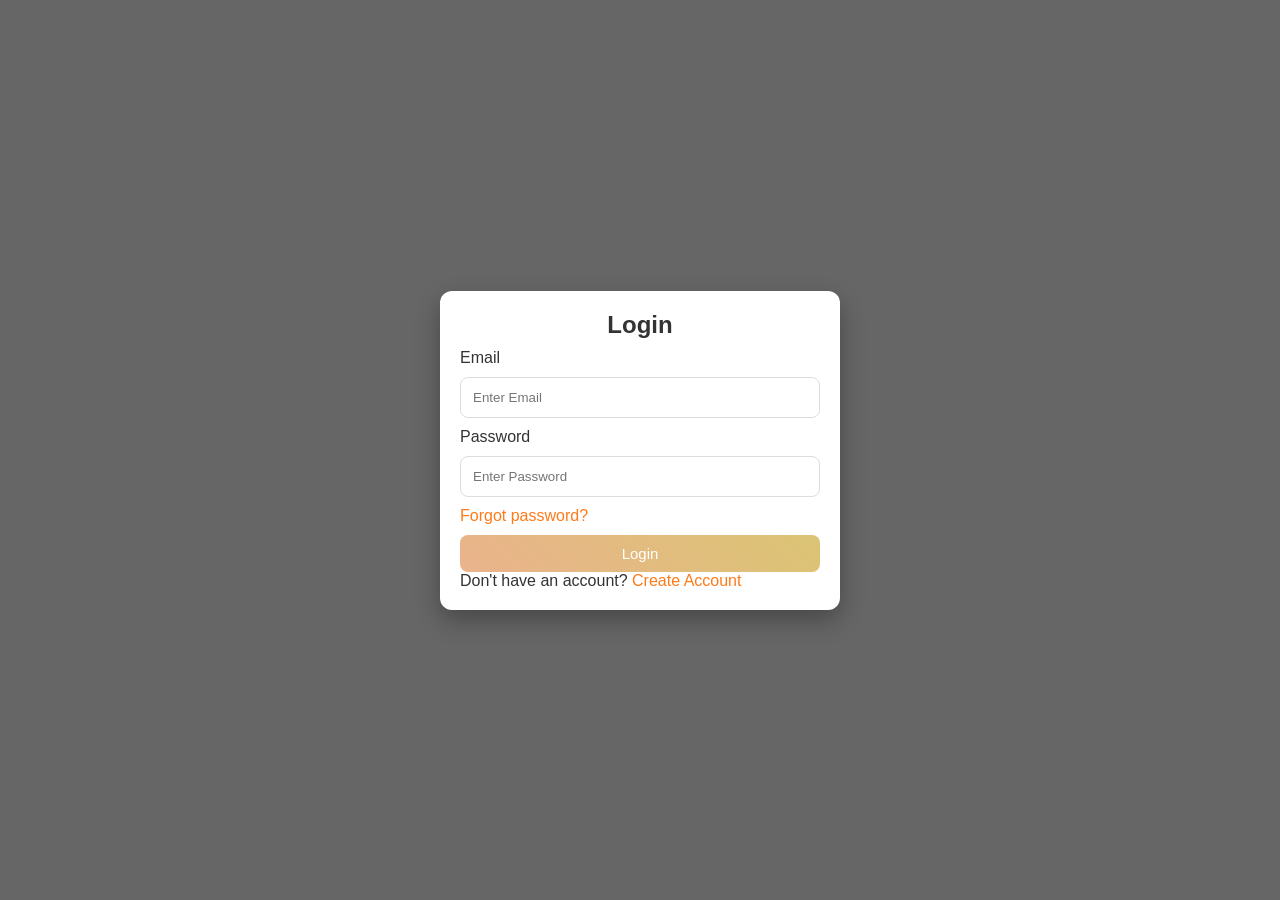
==== dashboard.html @ 50510dab "deploy'" ====
<!DOCTYPE html>
<html lang="en">
<head>
    <meta charset="UTF-8">
    <title>Dashboard - Restaurant</title>
    <link rel="stylesheet" href="style.css">
</head>

<body>

<nav class="navbar">
    <div class="nav-logo">RestoManager</div>
    <ul class="nav-links">
        <li><a href="#" onclick="showSection('dash-home')">Dashboard</a></li>
        <li><a href="#" onclick="showSection('cust-section')">Customers</a></li>
        <li><a href="#" onclick="showSection('table-section')">Tables</a></li>
        <li><a href="#" onclick="showSection('menu-section')">Menu</a></li>
        <li><a href="#" onclick="showSection('bill-section')">Billing</a></li>
    </ul>
    <div class="nav-right">
        <span id="nav-user"></span>
        <button class="logout-btn" onclick="logout()">Logout</button>
    </div>
</nav>

<div class="container">

    <div id="dash-home" class="content-section">
    <div class="premium-hero">
        <h1 id="welcome">Welcome, Artisan</h1>
        <div class="hero-divider"></div>
        <p>The floor is yours. Manage your tables and orders with precision.</p>
    </div>

    <div class="action-grid">
        <div class="action-card" onclick="showSection('customer-section')">
            <div class="card-overlay"></div>
            <div class="card-content">
                <span>01</span>
                <h3>New Service</h3>
                <p>Register a guest and begin a new dining experience.</p>
            </div>
        </div>

        <div class="action-card" onclick="showSection('table-section')">
            <div class="card-overlay"></div>
            <div class="card-content">
                <span>02</span>
                <h3>Table Map</h3>
                <p>Check availability and manage floor seating.</p>
            </div>
        </div>

        <div class="action-card" onclick="showSection('menu-section')">
            <div class="card-overlay"></div>
            <div class="card-content">
                <span>03</span>
                <h3>Cuisine</h3>
                <p>Browse the catalog and manage orders.</p>
            </div>
        </div>
    </div>
</div>

    <div id="cust-section" class="content-section" style="display:none;">
        <div class="card">
            <h2>Add Customer</h2>
            <input type="text" id="cust_name" placeholder="Customer Name">
            <input type="text" id="cust_phone" placeholder="Phone Number">
            <button onclick="addcustomer()">Add Customer</button>
        </div>
    </div>

   <div id="table-section" class="content-section" style="display:none;">
    <div class="card">
        <h2>Step 2: Assign Table</h2>
        <p>Select an available table to proceed.</p>
        <div id="table-grid" class="table-grid"></div>
    </div>
</div>
    <div id="menu-section" class="content-section" style="display:none;">
    <div class="card">
        <div class="menu-card">
    <header>
        <h1>Maria's Restaurant</h1>
        <p>A Taste of Tradition</p>
    </header>

    <div class="food-images">
        <img src="https://www.cookwithmanali.com/wp-content/uploads/2019/05/Paneer-Butter-Masala.jpg" alt="Paneer Butter Masala">
        <img src="https://masalaandchai.com/wp-content/uploads/2021/10/Restaurant-Style-Chicken-65.jpg" alt="Chicken 65">
        <img src="https://www.secondrecipe.com/wp-content/uploads/2020/06/veg-manchow-soup.jpg" alt="Manchow Soup">
    </div>

    <div class="menu-content">
        <div class="column">
            
            <div class="menu-category">
                <div class="category-header"><h2>Soups</h2></div>
                <div class="menu-item">
                    <div class="item-info"><span class="item-name">1.Veg Manchow soup</span><span class="item-dots"></span></div>
                    <span class="item-price">₹139.00</span>
                </div>
                <div class="menu-item">
                    <div class="item-info"><span class="item-name">2.Veg Hot And Sour</span><span class="item-dots"></span></div>
                    <span class="item-price">₹139.00</span>
                </div>
                <div class="menu-item">
                    <div class="item-info"><span class="item-name">3.Chi. Manchow Soup</span><span class="item-dots"></span></div>
                    <span class="item-price">₹159.00</span>
                </div>
                <div class="menu-item">
                    <div class="item-info"><span class="item-name">4.Chi. Noodles Soup</span><span class="item-dots"></span></div>
                    <span class="item-price">₹159.00</span>
                </div>
            </div>

            <div class="menu-category">
                <div class="category-header"><h2>Starters</h2></div>
                <div class="menu-item">
                    <div class="item-info"><span class="item-name">5.Veg Manchurian Dry</span><span class="item-dots"></span></div>
                    <span class="item-price">₹219.00</span>
                </div>
                <div class="menu-item">
                    <div class="item-info"><span class="item-name">6.Veg Crispy</span><span class="item-dots"></span></div>
                    <span class="item-price">₹249.00</span>
                </div>
                <div class="menu-item">
                    <div class="item-info"><span class="item-name">7.Paneer Sezhwan</span><span class="item-dots"></span></div>
                    <span class="item-price">₹299.00</span>
                </div>
                <div class="menu-item">
                    <div class="item-info"><span class="item-name">8.Chi. Lollipop</span><span class="item-dots"></span></div>
                    <span class="item-price">₹289.00</span>
                </div>
                <div class="menu-item">
                    <div class="item-info"><span class="item-name">9.Chicken-65</span><span class="item-dots"></span></div>
                    <span class="item-price">₹319.00</span>
                </div>
            </div>

        </div>

        <div class="column">

            <div class="menu-category">
                <div class="category-header"><h2>Tandoor</h2></div>
                <div class="menu-item">
                    <div class="item-info"><span class="item-name">10.Veg Seek Kabab</span><span class="item-dots"></span></div>
                    <span class="item-price">₹279.00</span>
                </div>
                <div class="menu-item">
                    <div class="item-info"><span class="item-name">11.Veg Platter (Tandoor)</span><span class="item-dots"></span></div>
                    <span class="item-price">₹699.00</span>
                </div>
                <div class="menu-item">
                    <div class="item-info"><span class="item-name">12.Chi. Pahadi Kabab</span><span class="item-dots"></span></div>
                    <span class="item-price">₹389.00</span>
                </div>
                <div class="menu-item">
                    <div class="item-info"><span class="item-name">13.Chicken Platter (24 Pcs)</span><span class="item-dots"></span></div>
                    <span class="item-price">₹1099.00</span>
                </div>
            </div>

            <div class="menu-category">
                <div class="category-header"><h2>Main Course</h2></div>
                <div class="menu-item">
                    <div class="item-info"><span class="item-name">14.Veg Kolhapuri</span><span class="item-dots"></span></div>
                    <span class="item-price">₹249.00</span>
                </div>
                <div class="menu-item">
                    <div class="item-info"><span class="item-name">15.Paneer Butter Masala</span><span class="item-dots"></span></div>
                    <span class="item-price">₹299.00</span>
                </div>
                <div class="menu-item">
                    <div class="item-info"><span class="item-name">16.Malai Kofta</span><span class="item-dots"></span></div>
                    <span class="item-price">₹319.00</span>
                </div>
            </div>

        </div>
    </div>

    <footer>
        <p>Prices are inclusive of all taxes. | © Maria's Restaurant 2024</p>
    </footer>
</div>

        <h2>Menu & Order</h2>
        <div class="search-box">
            <input type="number" id="item_id" placeholder="Enter Item ID" onkeyup="fetchItem()">
        </div>
        
        <div class="item-preview">
            <p><strong>Item:</strong> <span id="display_name">-</span></p>
            <p><strong>Price:</strong> ₹<span id="display_price">0</span></p>
            <input type="hidden" id="item_name">
            <input type="hidden" id="price">
            
            <button onclick="addToOrder()" class="add-btn">Add to Order</button>
        </div>

        <div class="order-summary">
            <h3>Current Order Items</h3>
            <ul id="order-list">
                </ul>
            <div class="total-bar">
                <strong>Total Amount: ₹<span id="order-total">0</span></strong>
            </div>
            <button onclick="showSection('bill-section')" class="next-btn">Proceed to Billing</button>
        </div>
    </div>
</div>

   <div id="bill-section" class="content-section" style="display:none;">
    <div class="card">
        <h2>Billing & Payment</h2>
        <input id="bill_customer" placeholder="Confirm Customer Name">
        <button onclick="generateBill()" class="action-btn">Generate Bill</button>
        
        <div id="bill_output" style="margin-top: 20px;"></div>
    </div>
</div>



<script src="script.js"></script>



</body>
</html>
---- style.css ----
/* RESET */
* {
    margin: 0;
    padding: 0;
    box-sizing: border-box;
}

/* BODY */
body {
    font-family: 'Poppins', sans-serif;
    background: linear-gradient(rgba(0,0,0,0.6), rgba(0,0,0,0.6)),
                url('https://plus.unsplash.com/premium_photo-1661883237884-263e8de8869b?w=1000&auto=format&fit=crop&q=60');
    background-size: cover;
    background-position: center;
    background-attachment: fixed; /* Keeps background still so card stays on top */
    color: white;
    min-height: 100vh;
    display: flex;
    flex-direction: column;
}
/* DASHBOARD HERO */
.premium-hero {
    text-align: center;
    padding: 60px 20px;
    background: rgba(0, 0, 0, 0.4);
    backdrop-filter: blur(10px);
    border-radius: 20px;
    margin-bottom: 40px;
    border: 1px solid rgba(201, 145, 105, 0.2);
}

.premium-hero h1 {
    font-family: 'Playfair Display', serif; /* Use a serif font for luxury */
    font-size: 1rem;
    color: #f3e5ab; /* Soft gold */
    margin-bottom: 10px;
}

.hero-divider {
    width: 200px;
    height: 3px;
    background: linear-gradient(90deg, transparent, #c99169, transparent);
    margin: 15px auto;
}

/* ACTION CARDS */
.action-grid {
    display: grid;
    grid-template-columns: repeat(auto-fit, minmax(300px, 1fr));
    gap: 25px;
}

.action-card {
    position: relative;
    height: 250px;
    background: #1a1a1a;
    border-radius: 15px;
    overflow: hidden;
    cursor: pointer;
    border: 1px solid #333;
    transition: all 0.4s ease;
}

.action-card:hover {
    border-color: #c99169;
    transform: translateY(-10px);
    box-shadow: 0 10px 30px rgba(201, 145, 105, 0.15);
}

.card-content {
    position: relative;
    z-index: 2;
    padding: 40px;
}

.card-content span {
    font-size: 4rem;
    font-weight: 900;
    color: rgba(201, 145, 105, 0.1); /* Ghost number in background */
    position: absolute;
    top: 10px;
    right: 20px;
}

.card-content h3 {
    font-family: 'Playfair Display', serif;
    color: #c99169;
    font-size: 1.8rem;
    margin-bottom: 15px;
}

.card-content p {
    color: #aaa;
    line-height: 1.6;
}

/* DECORATIVE OVERLAY */
.card-overlay {
    position: absolute;
    top: 0; left: 0; width: 100%; height: 100%;
    background: linear-gradient(135deg, rgba(201, 145, 105, 0.05) 0%, transparent 100%);
    z-index: 1;
}

/* START PAGE */
.start-page {
    height: 100vh;
    display: flex;
    flex-direction: column;
    justify-content: center;
    align-items: center;
    text-align: center; /* removed duplicate background */
}

.start-page h1 {
    font-size: 40px;
    margin-bottom: 10px;
}

.start-page p {
    margin-bottom: 20px;
}

/* START BUTTON (RESPONSIVE FIX) */
.start-page button {
    padding: 12px 25px;
    border: none;
    border-radius: 8px;
    background: linear-gradient(45deg, #c99169, #ffb347);
    color: #101010;
    font-size: 18px;
    cursor: pointer;
    transition: 0.3s;
    width: 100%;
    max-width: 300px;
}

.start-page button:hover {
    transform: scale(1.05);
}
.navbar {
    display: flex;
    justify-content: space-between;
    align-items: center;
    background: #2c3e50;
    color: white;
    padding: 1rem 2rem;
}
.nav-links {
    list-style: none;
    display: flex;
    gap: 20px;
}
.nav-links a {
    color: white;
    text-decoration: none;
    font-weight: bold;
}
.content-section {
    margin-top: 20px;
}
.card {
    background: white;
    color: #333;
    border-radius: 12px;
    padding: 30px;
    margin-top: 20px;
    box-shadow: 0 10px 25px rgba(0,0,0,0.3);
    position: relative; 
    pointer-events: all;}
/* MAIN CONTAINER */
.container {
    max-width: 400px;
    width: 100%;
    margin: auto;
    padding: 20px;
    position: relative; /* Essential for z-index */
    z-index: 10;        /* Ensures container is above the background */
}
/* CARD */

/* HEADINGS */
h1, h2 {
    margin-bottom: 10px;
    text-align: center;
}

/* INPUT */
input {
    width: 100%;
    padding: 12px;
    margin: 10px 0;
    border-radius: 8px;
    border: 1px solid #ddd;
    display: block;      /* Ensures they take up their own line */
    font-family: inherit;
    color: #333;
    background-color: #fff;
    cursor: text;        /* Forces the text cursor to appear */
}

/* GLOBAL BUTTON */
button {
    width: 100%;
    padding: 10px;
    margin-top: 10px;
    border: none;
    border-radius: 8px;
    background: linear-gradient(45deg, #eab38c, #dbc474);
    color: white;
    font-size: 15px;
    cursor: pointer;
    transition: 0.3s;
}

button:hover {
    transform: scale(1.05);
}

/* LINKS */
a {
    color: #ff7a18;
    text-decoration: none;
}
.table-grid {
    display: grid;
    grid-template-columns: repeat(auto-fill, minmax(120px, 1fr));
    gap: 15px;
    margin-top: 20px;
}

.table-item {
    padding: 15px;
    border: 2px solid #ddd;
    border-radius: 10px;
    text-align: center;
    cursor: pointer;
    transition: 0.3s;
    background: #f8f9fa;
}

.table-item:hover { transform: translateY(-5px); border-color: #c99169; }

.table-item.booked {
    background-color: #ffcccc;
    border-color: #ff6666;
    cursor: not-allowed;
    opacity: 0.7;
}

.table-item.available {
    background-color: #e6fffa;
    border-color: #38b2ac;
}

.table-item h4 { margin: 0; color: #333; }
.table-item p { font-size: 12px; margin: 5px 0 0; color: #666; }
/* LABEL */
label {
    display: block;
    text-align: left;
}

/* MENU CARD */
.menu-card {
    background-image: url('https://images.template.net/516218/Aesthetic-Natural-Catering-Menu-Background-Template-edit-online.png');
    background-size: cover;
    background-position: center;
    max-width: 650px;
    margin: 30px auto;
    border-radius: 15px;
    padding: 20px;
    min-height: 400px;   /* fixed */
    height: auto;        /* fixed */
    box-shadow: 0 8px 20px rgba(0,0,0,0.1);
}

/* HEADER */
.menu-card header {
    text-align: center;
    margin-bottom: 20px;
}

/* FOOD IMAGES */
.food-images {
    display: flex;
    gap: 10px;
    overflow-x: auto;
    scroll-behavior: smooth; /* enhancement */
}

.food-images img {
    width: 200px;
    height: 130px;
    border-radius: 10px;
    object-fit: cover;
}

/* MENU CONTENT */
.menu-content {
    display: flex;
    flex-wrap: wrap;
    gap: 20px;
    margin-top: 20px;
}

/* COLUMN */
.column {
    flex: 1;
    min-width: 250px;
}

/* CATEGORY */
.menu-category {
    margin-bottom: 20px;
}

.category-header {
    border-bottom: 2px solid orange;
    margin-bottom: 10px;
}

/* MENU ITEM */
.menu-item {
    display: flex;
    justify-content: space-between;
    margin: 5px 0;
}

/* ITEM NAME */
.item-name {
    font-weight: 500;
}

/* PRICE */
.item-price {
    color: green;
    font-weight: bold;
}

/* BILL OUTPUT */
#bill_output {
    background: white;
    color: #333;
    padding: 15px;
    border-radius: 10px;
    margin-top: 15px;
    box-shadow: 0 4px 10px rgba(0,0,0,0.1);
}

/* SUCCESS MESSAGE (FIXED SELECTOR) */
.success-message {
    color: rgb(208, 167, 227);
    text-align: center;
    margin-top: 30px;
}

/* RESPONSIVE */
@media (max-width: 768px) {
    .menu-content {
        flex-direction: column;
    }

    .food-images img {
        width: 150px;
        height: 100px;
    }

    .start-page h1 {
        font-size: 28px;
    }
}
/* RECEIPT CONTAINER */
.receipt {
    background-color: #fffef0; /* Classic receipt off-white */
    color: #333;
    padding: 25px;
    border: 1px solid #eee;
    border-top: 5px solid #c99169; /* Branding color at the top */
    box-shadow: 0 4px 15px rgba(0,0,0,0.1);
    max-width: 350px;
    margin: 20px auto;
    font-family: 'Courier New', Courier, monospace; /* Typography for receipt feel */
    position: relative;
}

/* DASHED LINE SEPARATOR */
.receipt hr {
    border: none;
    border-top: 1px dashed #bbb;
    margin: 15px 0;
}

.receipt h3 {
    text-align: center;
    text-transform: uppercase;
    letter-spacing: 2px;
    margin-bottom: 10px;
}

/* BILL DETAILS */
.receipt-row {
    display: flex;
    justify-content: space-between;
    margin-bottom: 8px;
    font-size: 14px;
}

.receipt-total {
    display: flex;
    justify-content: space-between;
    font-size: 18px;
    font-weight: bold;
    margin-top: 10px;
    color: #000;
}

/* PAY BUTTON INSIDE RECEIPT */
.pay-btn {
    width: 100%;
    background: #27ae60;
    color: white;
    padding: 12px;
    border: none;
    border-radius: 5px;
    font-weight: bold;
    cursor: pointer;
    margin-top: 20px;
    transition: background 0.3s;
}

.pay-btn:hover {
    background: #219150;
}
.thank-you-card {
    background: white;
    padding: 40px;
    border-radius: 15px;
    text-align: center;
    box-shadow: 0 4px 10px rgba(0,0,0,0.1);
}

.thank-you-card h2 { color: #27ae60; }
.thank-you-card button { 
    background: #c99169; 
    width: auto; 
    padding: 10px 30px; 
}

#order-list {
    padding: 0;
    list-style: none;
}

.order-item {
    display: flex;
    justify-content: space-between;
    padding: 8px 0;
    border-bottom: 1px solid #eee;
}

.remove-btn {
    color: red;
    background: none;
    border: none;
    font-weight: bold;
    cursor: pointer;
    margin-left: 10px;
}

.total-bar {
    margin: 15px 0;
    font-size: 1.2rem;
    color: #2c3e50;
    text-align: right;
}

.add-btn { background-color: #27ae60; color: white; width: 100%; margin-top: 10px; }
.next-btn { background-color: #2980b9; color: white; width: 100%; margin-top: 10px; }
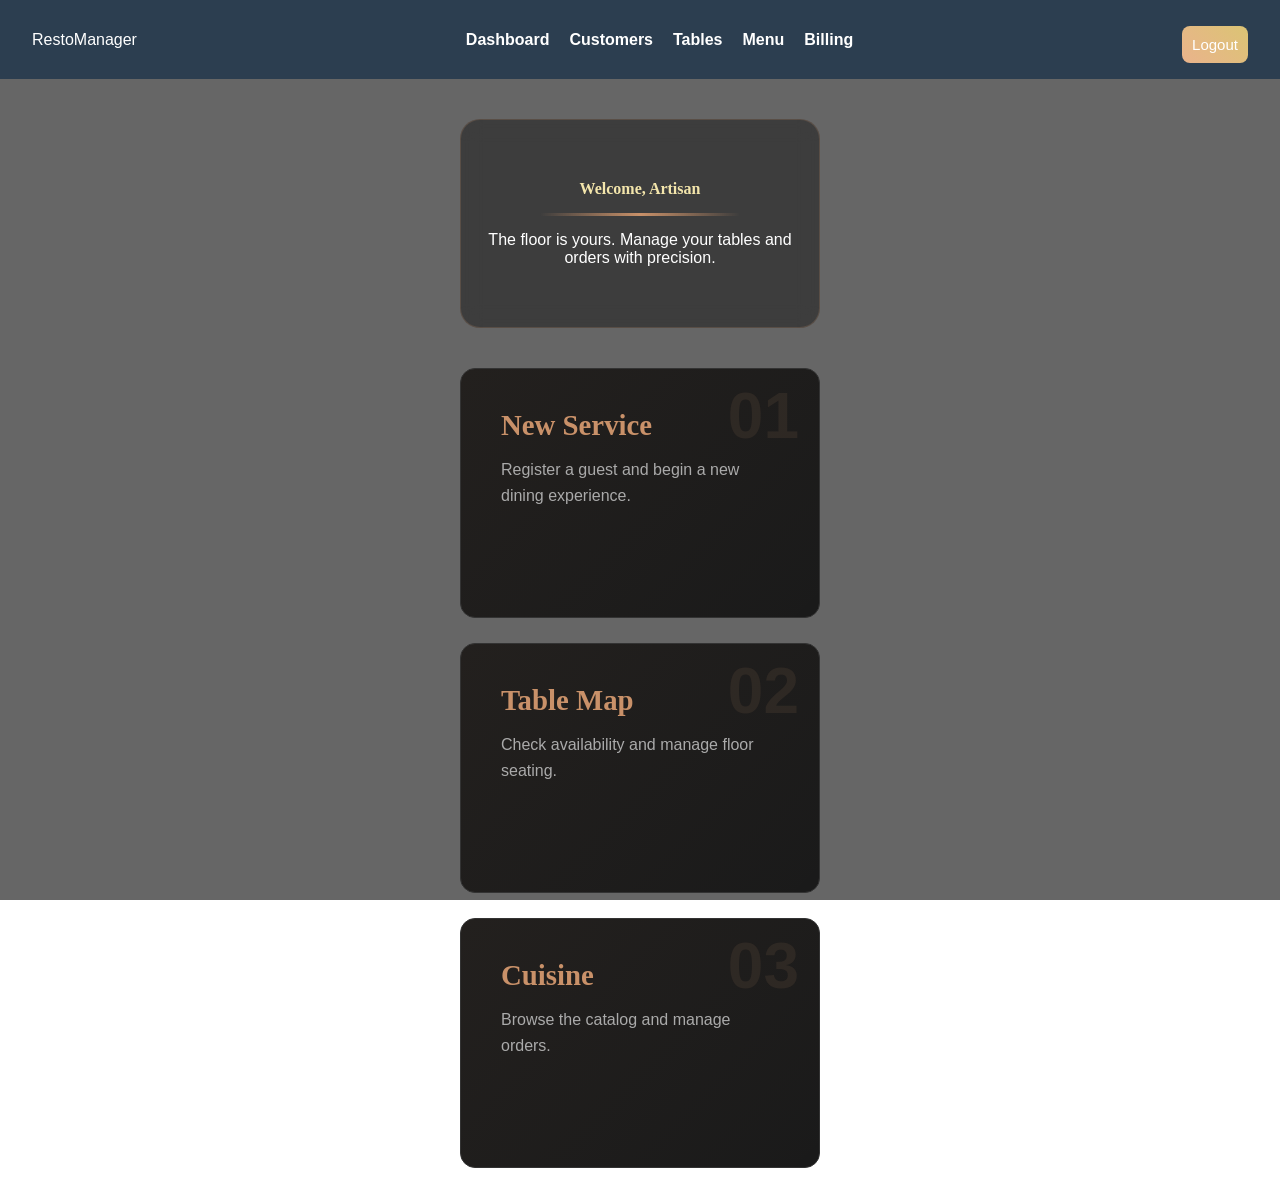
==== commit 2eed388c: "commit" ====
--- a/dashboard.html
+++ b/dashboard.html
@@ -187,19 +187,30 @@
     </footer>
 </div>
 
-        <h2>Menu & Order</h2>
-        <div class="search-box">
-            <input type="number" id="item_id" placeholder="Enter Item ID" onkeyup="fetchItem()">
-        </div>
-        
-        <div class="item-preview">
-            <p><strong>Item:</strong> <span id="display_name">-</span></p>
-            <p><strong>Price:</strong> ₹<span id="display_price">0</span></p>
-            <input type="hidden" id="item_name">
-            <input type="hidden" id="price">
-            
-            <button onclick="addToOrder()" class="add-btn">Add to Order</button>
-        </div>
+       <!-- INPUT -->
+<input type="number" id="item_id" placeholder="Enter Item ID">
+
+<!-- DISPLAY -->
+<p>Item: <span id="display_name"></span></p>
+<p>Price: ₹<span id="display_price"></span></p>
+
+<!-- HIDDEN STORAGE -->
+<input type="hidden" id="item_id_hidden">
+
+<!-- REQUIRED FOR JS -->
+<input type="hidden" id="item_name">
+<input type="hidden" id="price">
+
+<!-- BUTTONS -->
+<button onclick="fetchItem()">Search</button>
+<button onclick="addToOrder()">Add to Order</button>
+
+<!-- ORDER LIST -->
+<ul id="order-list"></ul>
+<h3>Total: ₹<span id="order-total">0</span></h3>
+
+<!-- FIX THIS -->
+<button onclick="placeOrder()">Confirm Order & Save</button>
 
         <div class="order-summary">
             <h3>Current Order Items</h3>
@@ -208,6 +219,7 @@
             <div class="total-bar">
                 <strong>Total Amount: ₹<span id="order-total">0</span></strong>
             </div>
+            <button onclick="finalizeOrder()" class="next-btn">Confirm Order & Save</button>
             <button onclick="showSection('bill-section')" class="next-btn">Proceed to Billing</button>
         </div>
     </div>
--- a/style.css
+++ b/style.css
@@ -4,7 +4,68 @@
     padding: 0;
     box-sizing: border-box;
 }
-
+/* ---------- TABLE GRID ---------- */
+#table-grid {
+    display: grid;
+    grid-template-columns: repeat(auto-fill, minmax(160px, 1fr));
+    gap: 20px;
+    padding: 20px;
+}
+
+/* ---------- TABLE CARD ---------- */
+.table-card {
+    border-radius: 12px;
+    padding: 20px;
+    text-align: center;
+    box-shadow: 0 4px 10px rgba(0,0,0,0.1);
+    transition: transform 0.2s, box-shadow 0.2s;
+    cursor: pointer;
+    font-family: Arial, sans-serif;
+}
+
+/* Hover effect */
+.table-card:hover {
+    transform: scale(1.05);
+    box-shadow: 0 6px 14px rgba(0,0,0,0.15);
+}
+
+/* ---------- STATUS COLORS ---------- */
+.table-card.available {
+    background-color: #d4edda;
+    border: 2px solid #28a745;
+    color: #155724;
+}
+
+.table-card.booked {
+    background-color: #f8d7da;
+    border: 2px solid #dc3545;
+    color: #721c24;
+    cursor: not-allowed;
+}
+
+/* ---------- TEXT ---------- */
+.table-id {
+    font-size: 1.2rem;
+    font-weight: bold;
+}
+
+.capacity {
+    font-size: 0.9rem;
+    margin-top: 5px;
+}
+
+/* ---------- SELECTED TABLE ---------- */
+.table-card.selected {
+    border: 3px solid #007bff;
+    background-color: #cce5ff;
+}
+
+/* ---------- RESPONSIVE ---------- */
+@media (max-width: 600px) {
+    #table-grid {
+        grid-template-columns: repeat(auto-fill, minmax(120px, 1fr));
+    }
+}
 /* BODY */
 body {
     font-family: 'Poppins', sans-serif;
@@ -222,44 +283,32 @@
     color: #ff7a18;
     text-decoration: none;
 }
-.table-grid {
+
+.grid-container {
     display: grid;
-    grid-template-columns: repeat(auto-fill, minmax(120px, 1fr));
-    gap: 15px;
-    margin-top: 20px;
-}
-
-.table-item {
-    padding: 15px;
-    border: 2px solid #ddd;
-    border-radius: 10px;
-    text-align: center;
-    cursor: pointer;
-    transition: 0.3s;
-    background: #f8f9fa;
-}
-
-.table-item:hover { transform: translateY(-5px); border-color: #c99169; }
-
-.table-item.booked {
-    background-color: #ffcccc;
-    border-color: #ff6666;
-    cursor: not-allowed;
-    opacity: 0.7;
-}
-
-.table-item.available {
-    background-color: #e6fffa;
-    border-color: #38b2ac;
-}
-
-.table-item h4 { margin: 0; color: #333; }
-.table-item p { font-size: 12px; margin: 5px 0 0; color: #666; }
-/* LABEL */
-label {
-    display: block;
-    text-align: left;
-}
+    grid-template-columns: repeat(auto-fill, minmax(150px, 1fr));
+    gap: 20px;
+    padding: 20px;
+}
+
+.table-card {
+    border-radius: 12px;
+    padding: 20px;
+    text-align: center;
+    box-shadow: 0 4px 6px rgba(223, 207, 207, 0.1);
+    transition: transform 0.2s;
+    cursor: pointer;
+}
+
+.table-card:hover { transform: scale(1.05); }
+
+/* Status Colors */
+.available { background-color: #d4edda; border: 2px solid #28a745; color: #155724; }
+.booked { background-color: #f8d7da; border: 2px solid #dc3545; color: #721c24; cursor: not-allowed; }
+
+.table-id { font-size: 1.2rem; font-weight: bold; }
+.capacity { font-size: 0.9rem; margin-top: 5px; }
+
 
 /* MENU CARD */
 .menu-card {
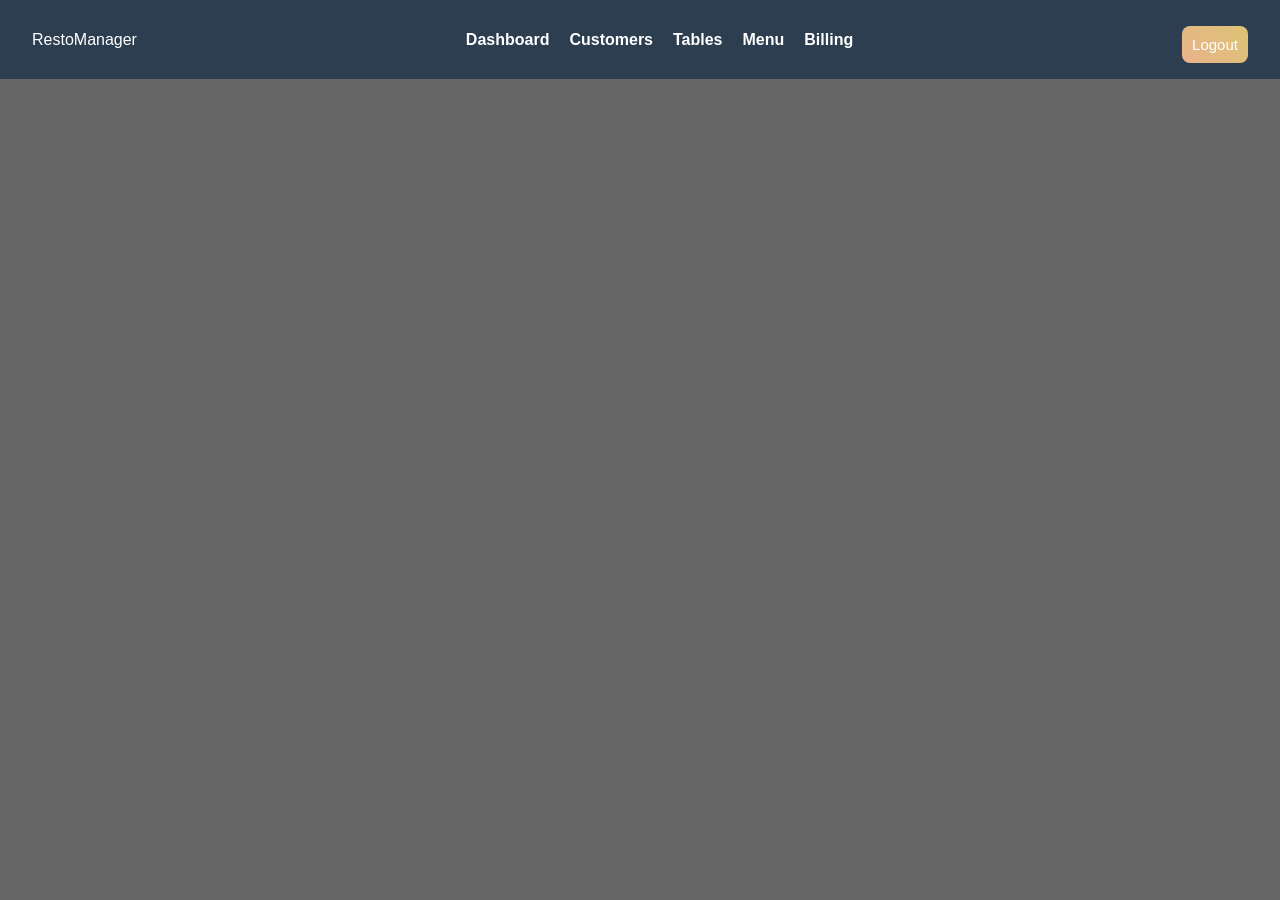
==== commit 4600b124: "commit" ====
--- a/dashboard.html
+++ b/dashboard.html
@@ -62,12 +62,17 @@
     </div>
 </div>
 
-    <div id="cust-section" class="content-section" style="display:none;">
+    
+    
+           <div id="customer-section" class="content-section">
         <div class="card">
-            <h2>Add Customer</h2>
-            <input type="text" id="cust_name" placeholder="Customer Name">
-            <input type="text" id="cust_phone" placeholder="Phone Number">
-            <button onclick="addcustomer()">Add Customer</button>
+
+    <h2>Customer Details</h2>
+    <input type="text" id="customer_name" placeholder="Name">
+    <input type="text" id="customer_phone" placeholder="Phone">
+    
+    <button onclick="addCustomer()">Proceed to Tables</button>
+</div>
         </div>
     </div>
 
@@ -210,28 +215,26 @@
 <h3>Total: ₹<span id="order-total">0</span></h3>
 
 <!-- FIX THIS -->
-<button onclick="placeOrder()">Confirm Order & Save</button>
+<button onclick="confirmAndBill()">Confirm & Generate Bill</button>
 
         <div class="order-summary">
             <h3>Current Order Items</h3>
             <ul id="order-list">
                 </ul>
-            <div class="total-bar">
-                <strong>Total Amount: ₹<span id="order-total">0</span></strong>
-            </div>
-            <button onclick="finalizeOrder()" class="next-btn">Confirm Order & Save</button>
+            
+            
             <button onclick="showSection('bill-section')" class="next-btn">Proceed to Billing</button>
         </div>
     </div>
 </div>
 
-   <div id="bill-section" class="content-section" style="display:none;">
-    <div class="card">
-        <h2>Billing & Payment</h2>
-        <input id="bill_customer" placeholder="Confirm Customer Name">
-        <button onclick="generateBill()" class="action-btn">Generate Bill</button>
+   <div id="billing-section" class="content-section" style="display: none;">
+    <h2 style="text-align: center;">Final Bill</h2>
+    <div id="bill_output">
+        </div>
+</div>
         
-        <div id="bill_output" style="margin-top: 20px;"></div>
+        
     </div>
 </div>
 
--- a/style.css
+++ b/style.css
@@ -172,7 +172,17 @@
     align-items: center;
     text-align: center; /* removed duplicate background */
 }
-
+.content-section {
+    display: none; /* Hidden by default */
+}
+#bill_output {
+    max-width: 400px;
+    margin: 20px auto;
+    padding: 20px;
+    border: 1px solid #ddd;
+    background-color: #fff;
+    font-family: 'Courier New', Courier, monospace;
+}
 .start-page h1 {
     font-size: 40px;
     margin-bottom: 10px;
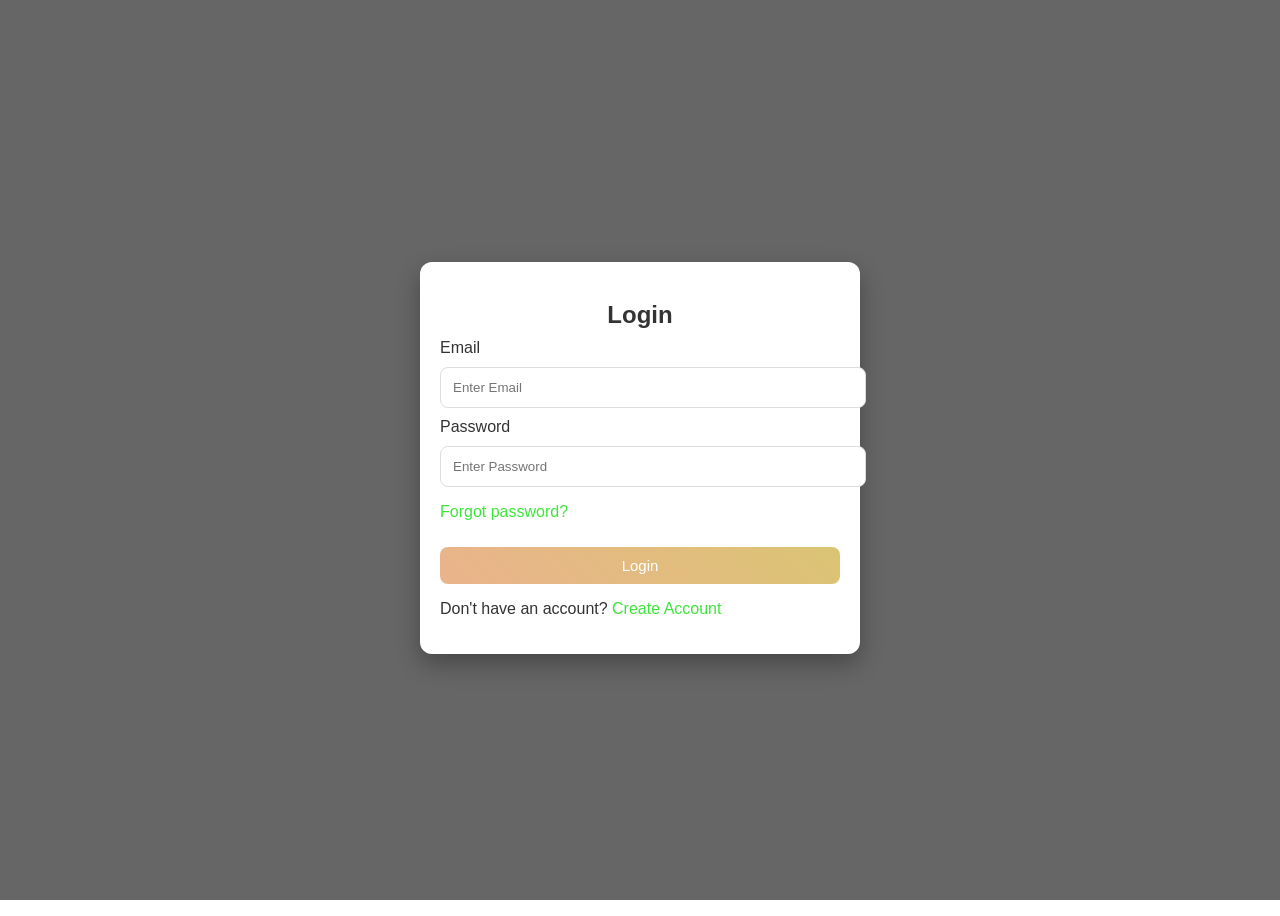
==== commit 84d71e81: "commit" ====
--- a/dashboard.html
+++ b/dashboard.html
@@ -12,22 +12,27 @@
     <div class="nav-logo">RestoManager</div>
     <ul class="nav-links">
         <li><a href="#" onclick="showSection('dash-home')">Dashboard</a></li>
-        <li><a href="#" onclick="showSection('cust-section')">Customers</a></li>
+        
         <li><a href="#" onclick="showSection('table-section')">Tables</a></li>
         <li><a href="#" onclick="showSection('menu-section')">Menu</a></li>
         <li><a href="#" onclick="showSection('bill-section')">Billing</a></li>
     </ul>
     <div class="nav-right">
         <span id="nav-user"></span>
-        <button class="logout-btn" onclick="logout()">Logout</button>
+        <button onclick="logout()" class="btn-logout" style="background-color: #ff4d4d; color: white; border: none; padding: 10px 20px; cursor: pointer; border-radius: 5px;">
+    Logout
+</button>
     </div>
 </nav>
-
+<div class="overlay-content">
+    <h1 id="welcomeText">Welcome 🍽️</h1>
+    <p>Manage your restaurant efficiently</p>
+</div>
 <div class="container">
 
-    <div id="dash-home" class="content-section">
+    <div id="dash-home" class="content-section" >
     <div class="premium-hero">
-        <h1 id="welcome">Welcome, Artisan</h1>
+        <h1 id="welcome">Welcome, Maria's Restaurant</h1>
         <div class="hero-divider"></div>
         <p>The floor is yours. Manage your tables and orders with precision.</p>
     </div>
@@ -64,7 +69,7 @@
 
     
     
-           <div id="customer-section" class="content-section">
+           <div id="customer-section" class="content-section" style="display:none;">
         <div class="card">
 
     <h2>Customer Details</h2>
@@ -223,7 +228,7 @@
                 </ul>
             
             
-            <button onclick="showSection('bill-section')" class="next-btn">Proceed to Billing</button>
+            
         </div>
     </div>
 </div>
--- a/style.css
+++ b/style.css
@@ -1,9 +1,13 @@
+Here is your complete CSS code, formatted and ready for a direct copy-paste into your project.
+
+```css
 /* RESET */
 * {
     margin: 0;
     padding: 0;
     box-sizing: border-box;
 }
+
 /* ---------- TABLE GRID ---------- */
 #table-grid {
     display: grid;
@@ -66,6 +70,7 @@
         grid-template-columns: repeat(auto-fill, minmax(120px, 1fr));
     }
 }
+
 /* BODY */
 body {
     font-family: 'Poppins', sans-serif;
@@ -79,6 +84,7 @@
     display: flex;
     flex-direction: column;
 }
+
 /* DASHBOARD HERO */
 .premium-hero {
     text-align: center;
@@ -95,6 +101,29 @@
     font-size: 1rem;
     color: #f3e5ab; /* Soft gold */
     margin-bottom: 10px;
+}
+
+.overlay-content {
+    position: absolute;
+    top: 50%;
+    left: 50%;
+    transform: translate(-50%, -50%);
+    text-align: center;
+    color: white;
+}
+
+.overlay-content h1 {
+    font-size: 42px;
+    font-weight: bold;
+    background: linear-gradient(45deg, #5bda83, #a2e373);
+    -webkit-background-clip: text;
+    -webkit-text-fill-color: transparent;
+}
+
+.overlay-content p {
+    font-size: 18px;
+    margin-top: 10px;
+    opacity: 0.9;
 }
 
 .hero-divider {
@@ -170,11 +199,13 @@
     flex-direction: column;
     justify-content: center;
     align-items: center;
-    text-align: center; /* removed duplicate background */
-}
+    text-align: center;
+}
+
 .content-section {
     display: none; /* Hidden by default */
 }
+
 #bill_output {
     max-width: 400px;
     margin: 20px auto;
@@ -183,6 +214,7 @@
     background-color: #fff;
     font-family: 'Courier New', Courier, monospace;
 }
+
 .start-page h1 {
     font-size: 40px;
     margin-bottom: 10px;
@@ -209,6 +241,7 @@
 .start-page button:hover {
     transform: scale(1.05);
 }
+
 .navbar {
     display: flex;
     justify-content: space-between;
@@ -217,19 +250,23 @@
     color: white;
     padding: 1rem 2rem;
 }
+
 .nav-links {
     list-style: none;
     display: flex;
     gap: 20px;
 }
+
 .nav-links a {
     color: white;
     text-decoration: none;
     font-weight: bold;
 }
+
 .content-section {
     margin-top: 20px;
 }
+
 .card {
     background: white;
     color: #333;
@@ -238,7 +275,9 @@
     margin-top: 20px;
     box-shadow: 0 10px 25px rgba(0,0,0,0.3);
     position: relative; 
-    pointer-events: all;}
+    pointer-events: all;
+}
+
 /* MAIN CONTAINER */
 .container {
     max-width: 400px;
@@ -248,7 +287,6 @@
     position: relative; /* Essential for z-index */
     z-index: 10;        /* Ensures container is above the background */
 }
-/* CARD */
 
 /* HEADINGS */
 h1, h2 {
@@ -290,7 +328,7 @@
 
 /* LINKS */
 a {
-    color: #ff7a18;
+    color: #3de63a;
     text-decoration: none;
 }
 
@@ -318,7 +356,6 @@
 
 .table-id { font-size: 1.2rem; font-weight: bold; }
 .capacity { font-size: 0.9rem; margin-top: 5px; }
-
 
 /* MENU CARD */
 .menu-card {
@@ -329,8 +366,8 @@
     margin: 30px auto;
     border-radius: 15px;
     padding: 20px;
-    min-height: 400px;   /* fixed */
-    height: auto;        /* fixed */
+    min-height: 400px;
+    height: auto;
     box-shadow: 0 8px 20px rgba(0,0,0,0.1);
 }
 
@@ -345,7 +382,7 @@
     display: flex;
     gap: 10px;
     overflow-x: auto;
-    scroll-behavior: smooth; /* enhancement */
+    scroll-behavior: smooth;
 }
 
 .food-images img {
@@ -429,6 +466,7 @@
         font-size: 28px;
     }
 }
+
 /* RECEIPT CONTAINER */
 .receipt {
     background-color: #fffef0; /* Classic receipt off-white */
@@ -491,6 +529,7 @@
 .pay-btn:hover {
     background: #219150;
 }
+
 .thank-you-card {
     background: white;
     padding: 40px;
